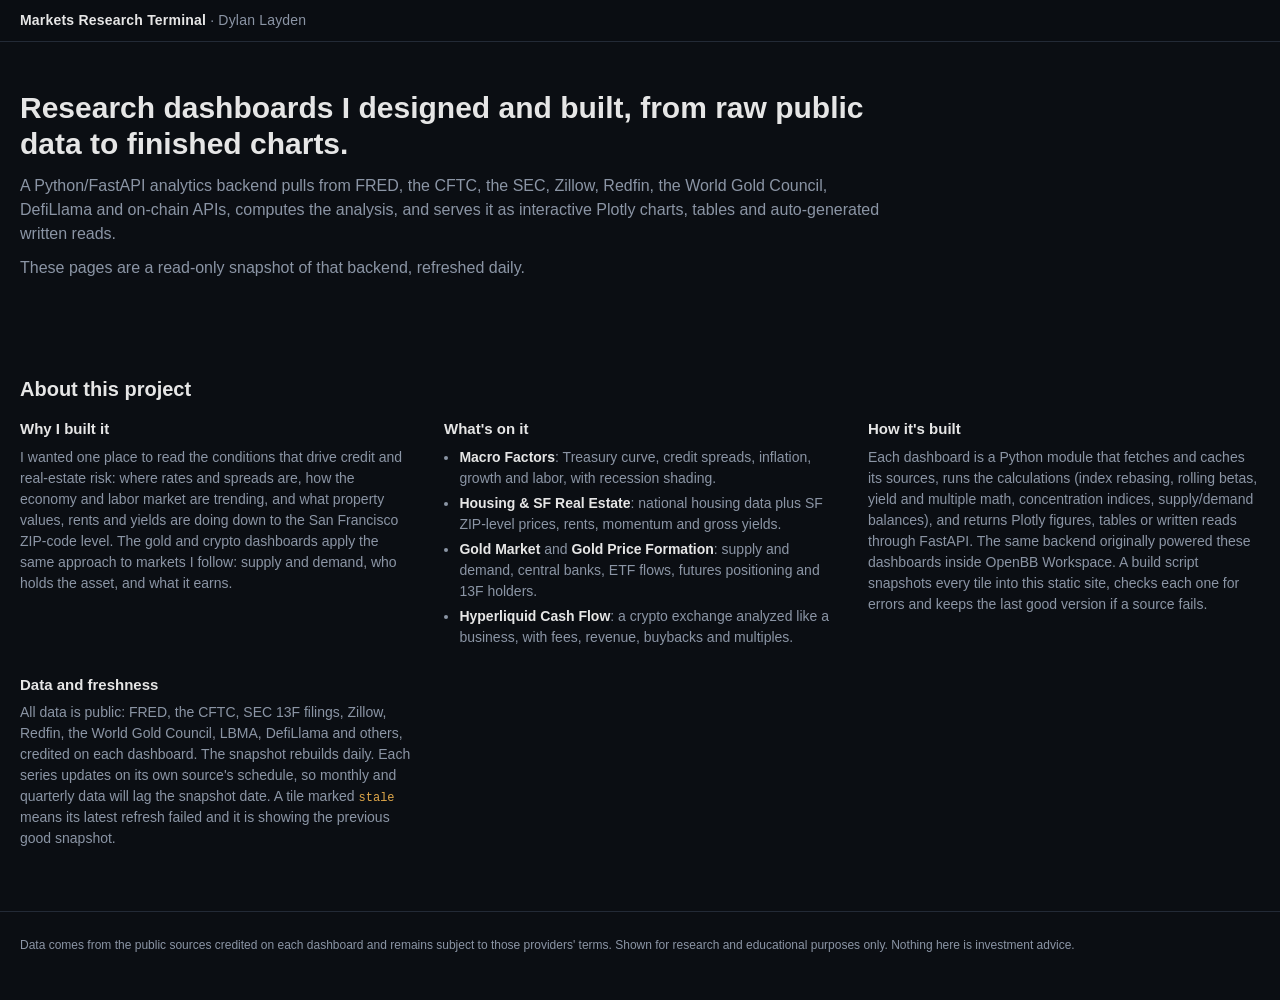
==== web/index.html @ 3d2eb8c6 "Static snapshot site for the markets research dashboards" ====
<!doctype html>
<html lang="en">
<head>
  <meta charset="utf-8">
  <meta name="viewport" content="width=device-width, initial-scale=1">
  <title>Markets Research Terminal · Dylan Layden</title>
  <meta name="description" content="Research dashboards on rates, credit, housing and gold, built from raw public data with a Python/FastAPI analytics backend and published as a daily-refreshed static site.">
  <meta property="og:title" content="Markets Research Terminal · Dylan Layden">
  <meta property="og:description" content="Research dashboards on rates, credit, housing and gold, refreshed daily from public data.">
  <link rel="stylesheet" href="assets/style.css">
</head>
<body>
  <div class="top">
    <a class="brand" href="./">Markets Research Terminal <span>· Dylan Layden</span></a>
    <nav class="nav" id="nav"></nav>
    <div class="stamp" id="stamp"></div>
  </div>
  <main>
    <section class="hero">
      <h1>Research dashboards I designed and built, from raw public data to finished charts.</h1>
      <p>A Python/FastAPI analytics backend pulls from FRED, the CFTC, the SEC, Zillow, Redfin, the World Gold Council, DefiLlama and on-chain APIs, computes the analysis, and serves it as interactive Plotly charts, tables and auto-generated written reads.</p>
      <p>These pages are a read-only snapshot of that backend, refreshed daily.</p>
      <div class="asof" id="asof"></div>
      <div class="stats" id="stats"></div>
    </section>
    <section class="cards" id="cards"></section>
    <section class="about" id="about">
      <h2>About this project</h2>
      <div class="about-grid">
        <div>
          <h3>Why I built it</h3>
          <p>I wanted one place to read the conditions that drive credit and real-estate risk: where rates and spreads are, how the economy and labor market are trending, and what property values, rents and yields are doing down to the San Francisco ZIP-code level. The gold and crypto dashboards apply the same approach to markets I follow: supply and demand, who holds the asset, and what it earns.</p>
        </div>
        <div>
          <h3>What's on it</h3>
          <ul>
            <li><b>Macro Factors</b>: Treasury curve, credit spreads, inflation, growth and labor, with recession shading.</li>
            <li><b>Housing &amp; SF Real Estate</b>: national housing data plus SF ZIP-level prices, rents, momentum and gross yields.</li>
            <li><b>Gold Market</b> and <b>Gold Price Formation</b>: supply and demand, central banks, ETF flows, futures positioning and 13F holders.</li>
            <li><b>Hyperliquid Cash Flow</b>: a crypto exchange analyzed like a business, with fees, revenue, buybacks and multiples.</li>
          </ul>
        </div>
        <div>
          <h3>How it's built</h3>
          <p>Each dashboard is a Python module that fetches and caches its sources, runs the calculations (index rebasing, rolling betas, yield and multiple math, concentration indices, supply/demand balances), and returns Plotly figures, tables or written reads through FastAPI. The same backend originally powered these dashboards inside OpenBB Workspace. A build script snapshots every tile into this static site, checks each one for errors and keeps the last good version if a source fails.</p>
        </div>
        <div>
          <h3>Data and freshness</h3>
          <p>All data is public: FRED, the CFTC, SEC 13F filings, Zillow, Redfin, the World Gold Council, LBMA, DefiLlama and others, credited on each dashboard. The snapshot rebuilds daily. Each series updates on its own source's schedule, so monthly and quarterly data will lag the snapshot date. A tile marked <span class="stale-tag">stale</span> means its latest refresh failed and it is showing the previous good snapshot.</p>
        </div>
      </div>
    </section>
  </main>
  <footer>
    <p>Data comes from the public sources credited on each dashboard and remains subject to those providers' terms. Shown for research and educational purposes only. Nothing here is investment advice.</p>
  </footer>
  <script src="assets/asof.js"></script>
  <script>
    fetch("data/index.json").then(r => r.json()).then(idx => {
      const esc = s => String(s).replace(/[&<>"']/g, c => ({"&":"&amp;","<":"&lt;",">":"&gt;",'"':"&quot;","'":"&#39;"}[c]));
      document.getElementById("stamp").textContent = asOf(idx.generated_at).short;
      const a = asOf(idx.generated_at), box = document.getElementById("asof");
      box.className = "asof" + (a.old ? " old" : "");
      box.textContent = a.long;
      document.getElementById("nav").innerHTML = idx.apps.map(a => `<a href="app.html?app=${a.slug}">${esc(a.name)}</a>`).join("");
      const tiles = idx.apps.reduce((n, a) => n + a.tiles, 0), charts = idx.apps.reduce((n, a) => n + a.charts, 0);
      document.getElementById("stats").innerHTML =
        `<div><b>${idx.apps.length}</b>dashboards</div><div><b>${tiles}</b>tiles</div><div><b>${charts}</b>charts</div><div><b>daily</b>refresh</div>`;
      document.getElementById("cards").innerHTML = idx.apps.map(a => `
        <a class="card" href="app.html?app=${a.slug}">
          <h2>${esc(a.name)}</h2>
          <p>${esc(a.blurb)}</p>
          <div class="meta">${a.tiles} tiles · ${a.charts} charts</div>
        </a>`).join("");
    });
  </script>
</body>
</html>
---- web/assets/style.css ----
:root {
  color-scheme: dark;
  --bg: #0b0e13;
  --panel: #12161d;
  --panel-2: #171c25;
  --line: #232a36;
  --text: #e6e6e6;
  --muted: #8b95a5;
  --accent: #2d9bf0;
  --warn: #e0a84a;
  --radius: 8px;
  --row: 24px;
  --gap: 8px;
  --mono: ui-monospace, "SF Mono", "JetBrains Mono", Menlo, monospace;
  --sans: Inter, -apple-system, BlinkMacSystemFont, "Segoe UI", Roboto, sans-serif;
}

* { box-sizing: border-box; }
html, body { margin: 0; background: var(--bg); color: var(--text); font: 14px/1.5 var(--sans); }
a { color: var(--accent); text-decoration: none; }
a:hover { text-decoration: underline; }

.top {
  position: sticky; top: 0; z-index: 10;
  display: flex; align-items: center; gap: 16px; flex-wrap: wrap;
  padding: 10px 20px; background: rgba(11, 14, 19, 0.92); backdrop-filter: blur(6px);
  border-bottom: 1px solid var(--line);
}
.brand { font-weight: 600; letter-spacing: 0.2px; color: var(--text); white-space: nowrap; }
.brand span { color: var(--muted); font-weight: 400; }
.nav { display: flex; gap: 4px; flex-wrap: wrap; }
.nav a { padding: 4px 10px; border-radius: 6px; color: var(--muted); font-size: 13px; }
.nav a.on, .nav a:hover { background: var(--panel-2); color: var(--text); text-decoration: none; }
.stamp { margin-left: auto; color: var(--muted); font: 12px var(--mono); white-space: nowrap; }

main { padding: 20px; max-width: 1680px; margin: 0 auto; }

/* ---------- landing ---------- */
.hero { max-width: 860px; margin: 28px 0 32px; }
.hero h1 { font-size: 30px; line-height: 1.2; margin: 0 0 12px; font-weight: 650; }
.hero p { color: var(--muted); font-size: 16px; margin: 0 0 10px; }
.stats { display: flex; gap: 28px; flex-wrap: wrap; margin: 18px 0 0; }
.stats div { font: 13px var(--mono); color: var(--muted); }
.stats b { display: block; font: 600 22px var(--sans); color: var(--text); }
.cards { display: grid; grid-template-columns: repeat(auto-fill, minmax(300px, 1fr)); gap: 14px; }
.card {
  display: block; padding: 18px; border: 1px solid var(--line); border-radius: var(--radius);
  background: var(--panel); color: var(--text); transition: border-color .15s, transform .15s;
}
.card:hover { border-color: var(--accent); text-decoration: none; transform: translateY(-1px); }
.card h2 { font-size: 17px; margin: 0 0 6px; }
.card p { color: var(--muted); margin: 0 0 12px; }
.card .meta { font: 12px var(--mono); color: var(--muted); }
.asof {
  display: inline-block; margin: 8px 0 0; padding: 4px 10px; border-radius: 6px;
  background: var(--panel-2); border: 1px solid var(--line); color: var(--muted); font: 12px var(--mono);
}
.asof:empty { display: none; }
.asof.old { color: var(--warn); border-color: var(--warn); }
.about { margin: 44px 0 10px; color: var(--muted); }
.about h2 { color: var(--text); font-size: 20px; margin: 0 0 14px; }
.about h3 { color: var(--text); font-size: 15px; margin: 0 0 6px; }
.about p, .about ul { margin: 0; }
.about ul { padding-left: 1.1em; }
.about li { margin: 0 0 4px; }
.about b { color: var(--text); font-weight: 600; }
.about-grid { display: grid; grid-template-columns: repeat(auto-fit, minmax(320px, 1fr)); gap: 22px 32px; }
.stale-tag { color: var(--warn); font: 12px var(--mono); }
footer { padding: 24px 20px 40px; color: var(--muted); font-size: 12px; border-top: 1px solid var(--line); margin-top: 32px; }
footer p { max-width: 1100px; margin: 0 0 6px; }

/* ---------- app page ---------- */
.apphead { display: flex; align-items: flex-end; gap: 16px; flex-wrap: wrap; margin: 6px 0 16px; }
.apphead h1 { font-size: 22px; margin: 0; }
.apphead p { color: var(--muted); margin: 4px 0 0; max-width: 900px; }
.controls { margin-left: auto; display: flex; gap: 10px; flex-wrap: wrap; }
label.ctl { display: flex; align-items: center; gap: 6px; color: var(--muted); font-size: 12px; }
select {
  background: var(--panel-2); color: var(--text); border: 1px solid var(--line);
  border-radius: 6px; padding: 4px 8px; font: 12px var(--sans); max-width: 260px;
}

.grid {
  display: grid; grid-template-columns: repeat(40, minmax(0, 1fr));
  grid-auto-rows: var(--row); gap: var(--gap);
}
.tile {
  display: flex; flex-direction: column; min-width: 0; min-height: 0;
  background: var(--panel); border: 1px solid var(--line); border-radius: var(--radius); overflow: hidden;
}
.tile header {
  display: flex; align-items: center; gap: 8px; padding: 6px 10px; min-height: 32px;
  border-bottom: 1px solid var(--line); font-size: 13px; font-weight: 600;
}
.tile header .t { flex: 1; min-width: 0; overflow: hidden; text-overflow: ellipsis; white-space: nowrap; }
.tile header .i { color: var(--muted); cursor: help; font-weight: 400; }
.tile header .stale { color: var(--warn); font: 11px var(--mono); }
.tile .body { flex: 1; min-height: 0; position: relative; }
.tile .body.scroll { overflow: auto; padding: 10px 14px; }
.tile .plot { position: absolute; inset: 0; }
.tile .msg { padding: 14px; color: var(--muted); font-size: 13px; }

/* section-header markdown tiles: no chrome */
.tile.hdr { background: transparent; border: none; border-bottom: 1px solid var(--line); border-radius: 0; }
.tile.hdr header { display: none; }
.tile.hdr .body.scroll { padding: 8px 2px 0; overflow: hidden; }
.tile.hdr h1, .tile.hdr h2, .tile.hdr h3 { margin: 0 0 2px; font-size: 18px; }
.tile.hdr p { margin: 0; color: var(--muted); }

.md { font-size: 13.5px; }
.md h1, .md h2, .md h3, .md h4 { margin: 0.6em 0 0.3em; line-height: 1.3; }
.md h3 { font-size: 15px; }
.md p, .md ul { margin: 0 0 0.7em; }
.md ul { padding-left: 1.2em; }
.md code { font: 12px var(--mono); background: var(--panel-2); padding: 1px 4px; border-radius: 4px; }
.md table, table.data { border-collapse: collapse; width: 100%; font-size: 12.5px; }
.md th, .md td, table.data th, table.data td {
  border-bottom: 1px solid var(--line); padding: 5px 8px; text-align: left; white-space: nowrap;
}
.md th, table.data th { color: var(--muted); font-weight: 600; position: sticky; top: 0; background: var(--panel); }
table.data th { cursor: pointer; user-select: none; }
table.data th.sorted::after { content: " ▾"; }
table.data th.sorted.asc::after { content: " ▴"; }
table.data td.num { text-align: right; font-family: var(--mono); }
.tile .body.table { overflow: auto; }

@media (max-width: 860px) {
  main { padding: 12px 16px; }
  .top { padding: 10px 16px; }
  .stamp { margin-left: 0; }
  .grid { display: flex; flex-direction: column; }
  .tile { height: auto; }
  .tile.chart { height: 360px; }
  .tile.table .body { max-height: 420px; }
  .tile.markdown:not(.hdr) .body { max-height: 520px; }
  .hero h1 { font-size: 24px; }
  .controls { margin-left: 0; }
}
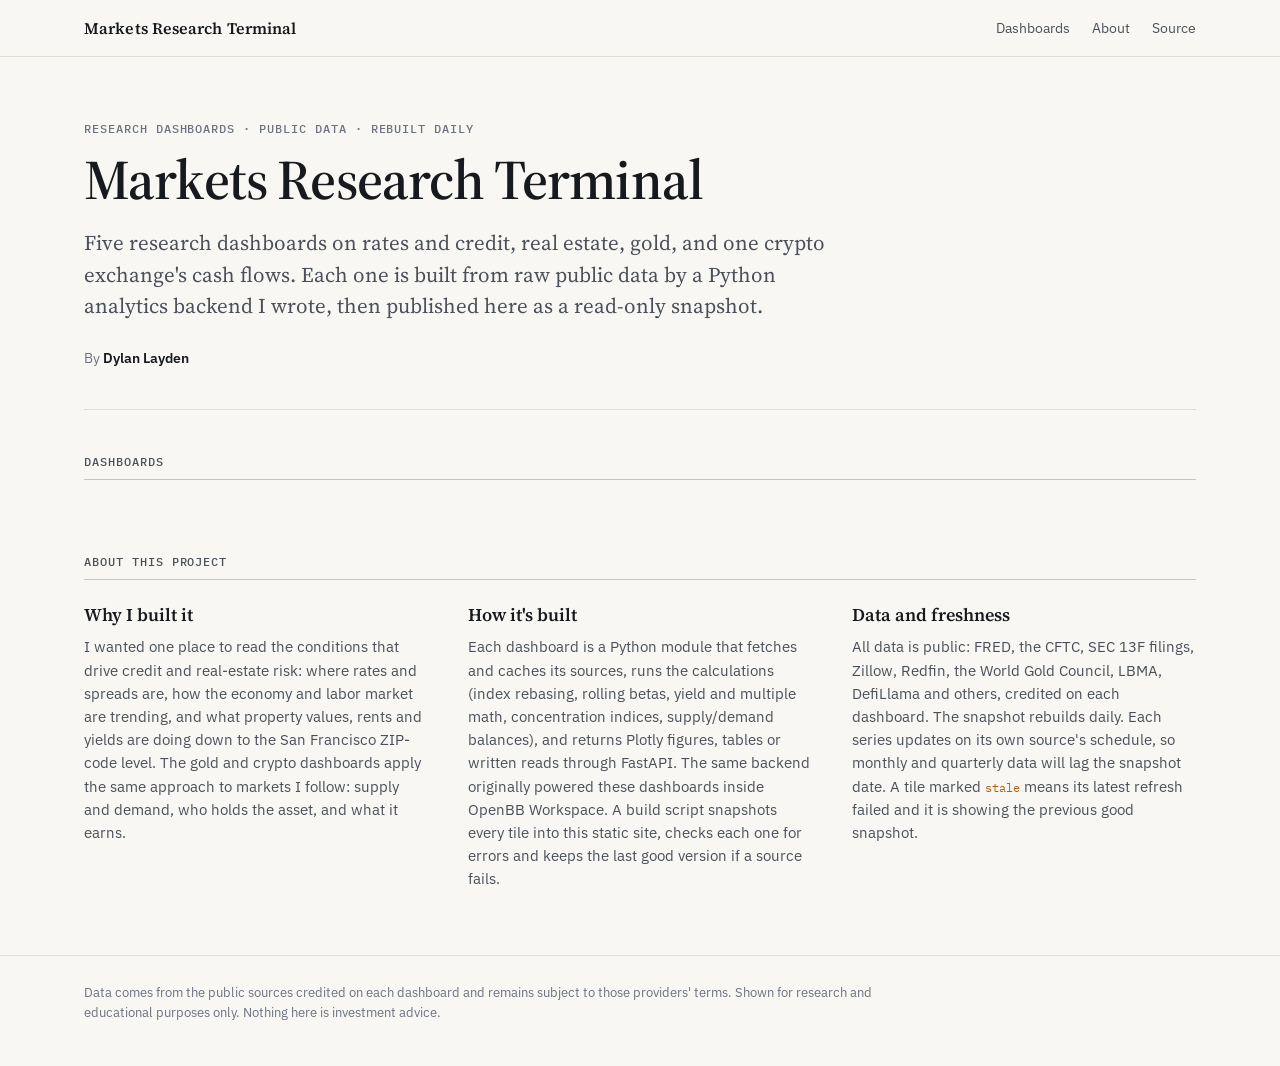
==== commit 8fc4ce61: "Homepage redesign: research-publication layout, light/dark, mini chart per dashboard build_site.py e" ====
--- a/web/index.html
+++ b/web/index.html
@@ -7,38 +7,47 @@
   <meta name="description" content="Research dashboards on rates, credit, housing and gold, built from raw public data with a Python/FastAPI analytics backend and published as a daily-refreshed static site.">
   <meta property="og:title" content="Markets Research Terminal · Dylan Layden">
   <meta property="og:description" content="Research dashboards on rates, credit, housing and gold, refreshed daily from public data.">
-  <link rel="stylesheet" href="assets/style.css">
+  <meta name="color-scheme" content="light dark">
+  <link rel="preconnect" href="https://fonts.googleapis.com">
+  <link rel="preconnect" href="https://fonts.gstatic.com" crossorigin>
+  <link rel="stylesheet" href="https://fonts.googleapis.com/css2?family=IBM+Plex+Mono:wght@400;500&family=IBM+Plex+Sans:wght@400;500;600&family=Source+Serif+4:opsz,wght@8..60,400;8..60,600&display=swap">
+  <link rel="stylesheet" href="assets/home.css">
 </head>
 <body>
-  <div class="top">
-    <a class="brand" href="./">Markets Research Terminal <span>· Dylan Layden</span></a>
-    <nav class="nav" id="nav"></nav>
-    <div class="stamp" id="stamp"></div>
-  </div>
-  <main>
+  <header class="mast">
+    <div class="wrap mast-row">
+      <a class="mast-name" href="./">Markets Research Terminal</a>
+      <nav class="mast-nav">
+        <a href="#dashboards">Dashboards</a>
+        <a href="#about">About</a>
+        <a href="https://github.com/dylanlayden/markets">Source</a>
+      </nav>
+    </div>
+  </header>
+
+  <main class="wrap">
     <section class="hero">
-      <h1>Research dashboards I designed and built, from raw public data to finished charts.</h1>
-      <p>A Python/FastAPI analytics backend pulls from FRED, the CFTC, the SEC, Zillow, Redfin, the World Gold Council, DefiLlama and on-chain APIs, computes the analysis, and serves it as interactive Plotly charts, tables and auto-generated written reads.</p>
-      <p>These pages are a read-only snapshot of that backend, refreshed daily.</p>
-      <div class="asof" id="asof"></div>
-      <div class="stats" id="stats"></div>
+      <p class="eyebrow">Research dashboards · Public data · Rebuilt daily</p>
+      <h1>Markets Research Terminal</h1>
+      <p class="deck">Five research dashboards on rates and credit, real estate, gold, and one crypto exchange's cash flows. Each one is built from raw public data by a Python analytics backend I wrote, then published here as a read-only snapshot.</p>
+      <div class="byline">
+        <span>By <b>Dylan Layden</b></span>
+        <span id="asof" class="asof"></span>
+        <span id="counts"></span>
+      </div>
     </section>
-    <section class="cards" id="cards"></section>
-    <section class="about" id="about">
-      <h2>About this project</h2>
+
+    <section id="dashboards" class="section">
+      <h2 class="section-label">Dashboards</h2>
+      <div class="cards" id="cards"></div>
+    </section>
+
+    <section id="about" class="section about">
+      <h2 class="section-label">About this project</h2>
       <div class="about-grid">
         <div>
           <h3>Why I built it</h3>
           <p>I wanted one place to read the conditions that drive credit and real-estate risk: where rates and spreads are, how the economy and labor market are trending, and what property values, rents and yields are doing down to the San Francisco ZIP-code level. The gold and crypto dashboards apply the same approach to markets I follow: supply and demand, who holds the asset, and what it earns.</p>
-        </div>
-        <div>
-          <h3>What's on it</h3>
-          <ul>
-            <li><b>Macro Factors</b>: Treasury curve, credit spreads, inflation, growth and labor, with recession shading.</li>
-            <li><b>Housing &amp; SF Real Estate</b>: national housing data plus SF ZIP-level prices, rents, momentum and gross yields.</li>
-            <li><b>Gold Market</b> and <b>Gold Price Formation</b>: supply and demand, central banks, ETF flows, futures positioning and 13F holders.</li>
-            <li><b>Hyperliquid Cash Flow</b>: a crypto exchange analyzed like a business, with fees, revenue, buybacks and multiples.</li>
-          </ul>
         </div>
         <div>
           <h3>How it's built</h3>
@@ -51,28 +60,15 @@
       </div>
     </section>
   </main>
-  <footer>
-    <p>Data comes from the public sources credited on each dashboard and remains subject to those providers' terms. Shown for research and educational purposes only. Nothing here is investment advice.</p>
+
+  <footer class="foot">
+    <div class="wrap">
+      <p>Data comes from the public sources credited on each dashboard and remains subject to those providers' terms. Shown for research and educational purposes only. Nothing here is investment advice.</p>
+    </div>
   </footer>
+
+  <div class="tip" id="tip" role="tooltip" hidden></div>
   <script src="assets/asof.js"></script>
-  <script>
-    fetch("data/index.json").then(r => r.json()).then(idx => {
-      const esc = s => String(s).replace(/[&<>"']/g, c => ({"&":"&amp;","<":"&lt;",">":"&gt;",'"':"&quot;","'":"&#39;"}[c]));
-      document.getElementById("stamp").textContent = asOf(idx.generated_at).short;
-      const a = asOf(idx.generated_at), box = document.getElementById("asof");
-      box.className = "asof" + (a.old ? " old" : "");
-      box.textContent = a.long;
-      document.getElementById("nav").innerHTML = idx.apps.map(a => `<a href="app.html?app=${a.slug}">${esc(a.name)}</a>`).join("");
-      const tiles = idx.apps.reduce((n, a) => n + a.tiles, 0), charts = idx.apps.reduce((n, a) => n + a.charts, 0);
-      document.getElementById("stats").innerHTML =
-        `<div><b>${idx.apps.length}</b>dashboards</div><div><b>${tiles}</b>tiles</div><div><b>${charts}</b>charts</div><div><b>daily</b>refresh</div>`;
-      document.getElementById("cards").innerHTML = idx.apps.map(a => `
-        <a class="card" href="app.html?app=${a.slug}">
-          <h2>${esc(a.name)}</h2>
-          <p>${esc(a.blurb)}</p>
-          <div class="meta">${a.tiles} tiles · ${a.charts} charts</div>
-        </a>`).join("");
-    });
-  </script>
+  <script src="assets/home.js"></script>
 </body>
 </html>
--- a/web/assets/home.css
+++ b/web/assets/home.css
@@ -0,0 +1,141 @@
+/* Homepage only. Light by default, dark when the visitor's device asks for it.
+   The dashboard pages keep their own dark theme in style.css. */
+:root {
+  color-scheme: light;
+  --bg: #f8f7f3;
+  --card: #ffffff;
+  --ink: #16191d;
+  --ink-2: #4a505a;
+  --muted: #6b7280;
+  --rule: #e2dfd6;
+  --rule-strong: #c9c5b9;
+  --link: #2b5c9e;
+  --s1: #2b5c9e;
+  --s2: #c0702a;
+  --grid: #ece9e1;
+  --warn: #a8641a;
+  --serif: "Source Serif 4", Georgia, "Times New Roman", serif;
+  --sans: "IBM Plex Sans", -apple-system, BlinkMacSystemFont, "Segoe UI", sans-serif;
+  --mono: "IBM Plex Mono", ui-monospace, Menlo, monospace;
+}
+@media (prefers-color-scheme: dark) {
+  :root:not([data-theme="light"]) {
+    color-scheme: dark;
+    --bg: #111317;
+    --card: #181b20;
+    --ink: #ebe8e1;
+    --ink-2: #b9bcc3;
+    --muted: #8d939d;
+    --rule: #2a2e35;
+    --rule-strong: #3a3f48;
+    --link: #7aa5dc;
+    --s1: #4a86d4;
+    --s2: #c97a2e;
+    --grid: #23272e;
+    --warn: #e0a84a;
+  }
+}
+:root[data-theme="dark"] {
+  color-scheme: dark;
+  --bg: #111317; --card: #181b20; --ink: #ebe8e1; --ink-2: #b9bcc3; --muted: #8d939d;
+  --rule: #2a2e35; --rule-strong: #3a3f48; --link: #7aa5dc; --s1: #4a86d4; --s2: #c97a2e;
+  --grid: #23272e; --warn: #e0a84a;
+}
+
+* { box-sizing: border-box; }
+html { scroll-behavior: smooth; }
+body { margin: 0; background: var(--bg); color: var(--ink); font: 15px/1.6 var(--sans); -webkit-font-smoothing: antialiased; }
+a { color: var(--link); text-decoration: none; }
+a:hover { text-decoration: underline; text-underline-offset: 3px; }
+.wrap { max-width: 1160px; margin: 0 auto; padding: 0 24px; }
+
+/* ---------- masthead ---------- */
+.mast { border-bottom: 1px solid var(--rule); background: var(--bg); position: sticky; top: 0; z-index: 5; }
+.mast-row { display: flex; align-items: center; gap: 20px; height: 56px; }
+.mast-name { font: 600 16px var(--serif); color: var(--ink); letter-spacing: 0.1px; }
+.mast-name:hover { text-decoration: none; }
+.mast-nav { margin-left: auto; display: flex; gap: 22px; font-size: 14px; }
+.mast-nav a { color: var(--ink-2); }
+.mast-nav a:hover { color: var(--ink); }
+
+/* ---------- hero ---------- */
+.hero { padding: 64px 0 40px; border-bottom: 1px solid var(--rule); }
+.eyebrow { margin: 0 0 14px; font: 500 12px var(--mono); letter-spacing: 0.08em; text-transform: uppercase; color: var(--muted); }
+.hero h1 { margin: 0 0 18px; font: 600 clamp(36px, 5.2vw, 56px)/1.06 var(--serif); letter-spacing: -0.015em; }
+.deck { margin: 0; max-width: 760px; font: 400 clamp(18px, 2vw, 21px)/1.5 var(--serif); color: var(--ink-2); }
+.byline { display: flex; flex-wrap: wrap; gap: 6px 22px; margin-top: 26px; font-size: 13.5px; color: var(--muted); }
+.byline b { color: var(--ink); font-weight: 600; }
+.asof.old { color: var(--warn); }
+.asof.old::before { content: "⚠ "; }
+
+/* ---------- sections ---------- */
+.section { padding: 44px 0 8px; }
+.section-label {
+  margin: 0 0 22px; padding-bottom: 10px; border-bottom: 1px solid var(--rule-strong);
+  font: 500 12px var(--mono); letter-spacing: 0.08em; text-transform: uppercase; color: var(--ink-2);
+}
+
+/* ---------- dashboard cards ---------- */
+.cards { display: grid; grid-template-columns: repeat(auto-fill, minmax(330px, 1fr)); gap: 20px; }
+.card {
+  display: flex; flex-direction: column; background: var(--card);
+  border: 1px solid var(--rule); border-radius: 4px; padding: 20px 20px 16px;
+  transition: border-color .15s, box-shadow .15s;
+}
+.card:hover { border-color: var(--rule-strong); box-shadow: 0 1px 0 var(--rule), 0 8px 24px -16px rgba(0,0,0,.25); }
+.card-head { display: flex; align-items: baseline; gap: 10px; margin-bottom: 12px; }
+.card-num { font: 500 12px var(--mono); color: var(--muted); }
+.card h3 { margin: 0; font: 600 21px/1.25 var(--serif); }
+.card h3 a { color: var(--ink); }
+
+.fig { margin: 0 0 14px; }
+.fig-legend { display: flex; gap: 14px; margin: 0 0 4px; font-size: 12px; color: var(--ink-2); min-height: 18px; }
+.fig-legend i { display: inline-block; width: 12px; height: 2px; border-radius: 1px; vertical-align: middle; margin-right: 6px; }
+.chart { position: relative; height: 150px; cursor: crosshair; }
+.chart svg { display: block; width: 100%; height: 100%; overflow: visible; }
+.chart .gl { stroke: var(--grid); stroke-width: 1; }
+.chart .zero { stroke: var(--rule-strong); stroke-width: 1; }
+.chart .ax { fill: var(--muted); font: 10.5px var(--mono); }
+.chart .ln { fill: none; stroke-width: 2; stroke-linejoin: round; stroke-linecap: round; }
+.chart .xh { stroke: var(--ink-2); stroke-width: 1; stroke-dasharray: 2 3; }
+.chart .dot { stroke: var(--card); stroke-width: 2; }
+.fig figcaption { margin-top: 8px; font-size: 12.5px; line-height: 1.45; color: var(--muted); }
+.fig figcaption b { color: var(--ink-2); font-weight: 500; }
+
+.card-blurb { margin: 0 0 16px; color: var(--ink-2); font-size: 14.5px; }
+.card-foot {
+  margin-top: auto; display: flex; align-items: center; padding-top: 12px; border-top: 1px solid var(--rule);
+  font: 12px var(--mono); color: var(--muted);
+}
+.card-foot a { margin-left: auto; font: 500 13.5px var(--sans); }
+
+.tip {
+  position: fixed; z-index: 20; pointer-events: none; padding: 7px 10px; border-radius: 4px;
+  background: var(--card); border: 1px solid var(--rule-strong); box-shadow: 0 6px 20px -8px rgba(0,0,0,.3);
+  font-size: 12px; color: var(--ink); white-space: nowrap;
+}
+.tip .d { font: 11px var(--mono); color: var(--muted); margin-bottom: 3px; }
+.tip .r { display: flex; align-items: center; gap: 8px; }
+.tip .r i { width: 10px; height: 2px; border-radius: 1px; }
+.tip .r b { margin-left: auto; padding-left: 12px; font: 500 12px var(--mono); }
+
+/* ---------- about ---------- */
+.about-grid { display: grid; grid-template-columns: repeat(auto-fit, minmax(300px, 1fr)); gap: 24px 40px; }
+.about h3 { margin: 0 0 8px; font: 600 18px var(--serif); }
+.about p { margin: 0; color: var(--ink-2); font-size: 14.5px; }
+.stale-tag { color: var(--warn); font: 12px var(--mono); }
+
+.foot { margin-top: 56px; padding: 26px 0 44px; border-top: 1px solid var(--rule); color: var(--muted); font-size: 12.5px; }
+.foot p { margin: 0; max-width: 820px; }
+
+@media (max-width: 640px) {
+  .wrap { padding: 0 16px; }
+  .mast-nav { gap: 14px; font-size: 13px; }
+  .mast-name { font-size: 15px; }
+  .hero { padding: 40px 0 30px; }
+  .cards { grid-template-columns: 1fr; }
+  .card { padding: 16px 16px 14px; }
+}
+@media (max-width: 400px) {
+  .mast-nav a[href*="github"] { display: none; }
+}
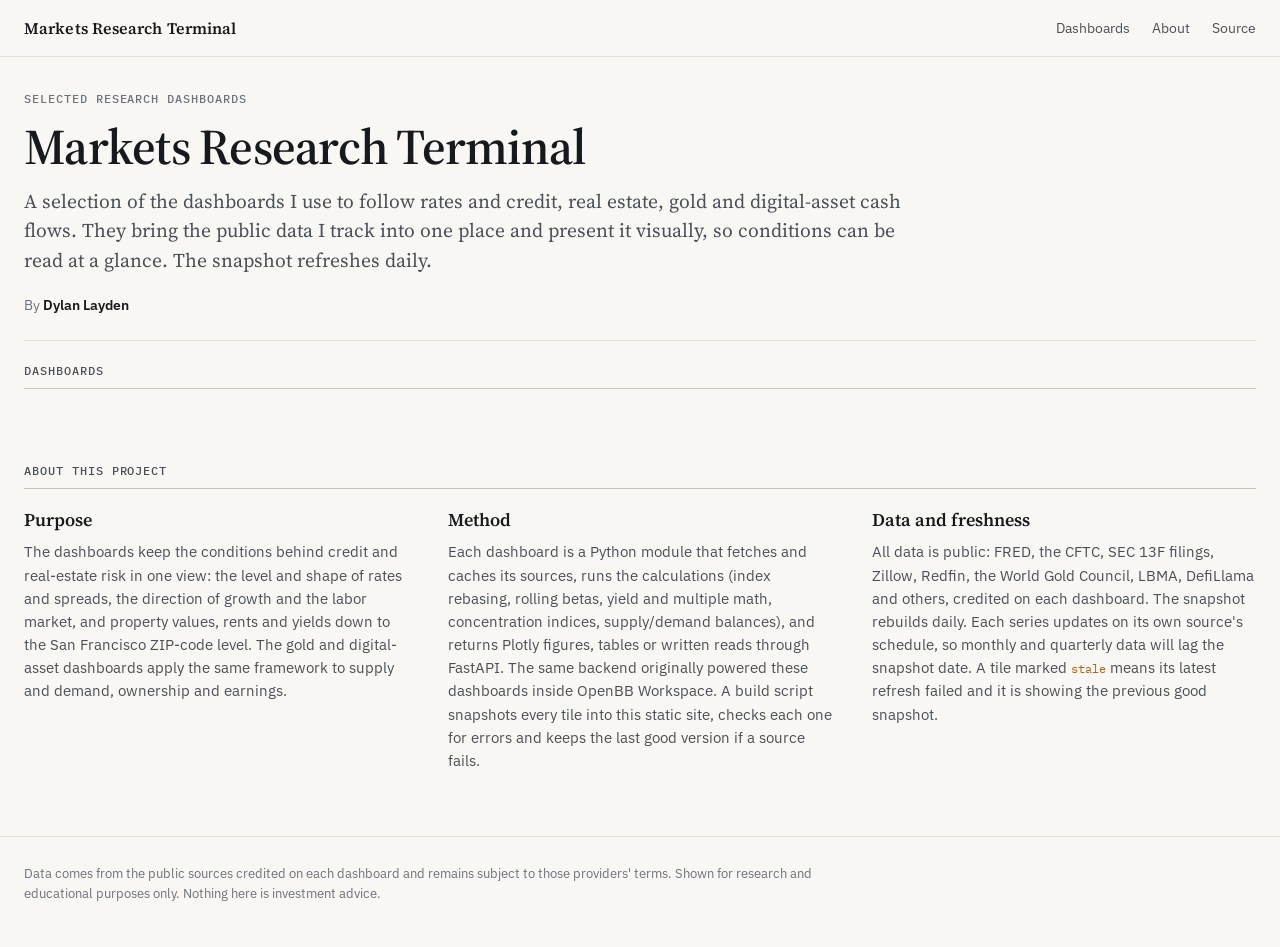
==== commit bb05bdb3: "Homepage: one row of five cards, new preview charts, plainer intro Previews now: yield curve, mortga" ====
--- a/web/index.html
+++ b/web/index.html
@@ -27,9 +27,9 @@
 
   <main class="wrap">
     <section class="hero">
-      <p class="eyebrow">Research dashboards · Public data · Rebuilt daily</p>
+      <p class="eyebrow">Selected research dashboards</p>
       <h1>Markets Research Terminal</h1>
-      <p class="deck">Five research dashboards on rates and credit, real estate, gold, and one crypto exchange's cash flows. Each one is built from raw public data by a Python analytics backend I wrote, then published here as a read-only snapshot.</p>
+      <p class="deck">A selection of the dashboards I use to follow rates and credit, real estate, gold and digital-asset cash flows. They bring the public data I track into one place and present it visually, so conditions can be read at a glance. The snapshot refreshes daily.</p>
       <div class="byline">
         <span>By <b>Dylan Layden</b></span>
         <span id="asof" class="asof"></span>
@@ -46,11 +46,11 @@
       <h2 class="section-label">About this project</h2>
       <div class="about-grid">
         <div>
-          <h3>Why I built it</h3>
-          <p>I wanted one place to read the conditions that drive credit and real-estate risk: where rates and spreads are, how the economy and labor market are trending, and what property values, rents and yields are doing down to the San Francisco ZIP-code level. The gold and crypto dashboards apply the same approach to markets I follow: supply and demand, who holds the asset, and what it earns.</p>
+          <h3>Purpose</h3>
+          <p>The dashboards keep the conditions behind credit and real-estate risk in one view: the level and shape of rates and spreads, the direction of growth and the labor market, and property values, rents and yields down to the San Francisco ZIP-code level. The gold and digital-asset dashboards apply the same framework to supply and demand, ownership and earnings.</p>
         </div>
         <div>
-          <h3>How it's built</h3>
+          <h3>Method</h3>
           <p>Each dashboard is a Python module that fetches and caches its sources, runs the calculations (index rebasing, rolling betas, yield and multiple math, concentration indices, supply/demand balances), and returns Plotly figures, tables or written reads through FastAPI. The same backend originally powered these dashboards inside OpenBB Workspace. A build script snapshots every tile into this static site, checks each one for errors and keeps the last good version if a source fails.</p>
         </div>
         <div>
--- a/web/assets/home.css
+++ b/web/assets/home.css
@@ -12,6 +12,10 @@
   --link: #2b5c9e;
   --s1: #2b5c9e;
   --s2: #c0702a;
+  --s3: #178a70;
+  --s4: #8f4ca3;
+  --flow: rgba(43, 92, 158, 0.16);
+  --flow-on: rgba(43, 92, 158, 0.38);
   --grid: #ece9e1;
   --warn: #a8641a;
   --serif: "Source Serif 4", Georgia, "Times New Roman", serif;
@@ -31,6 +35,10 @@
     --link: #7aa5dc;
     --s1: #4a86d4;
     --s2: #c97a2e;
+    --s3: #2f9c86;
+    --s4: #a070c0;
+    --flow: rgba(122, 165, 220, 0.18);
+    --flow-on: rgba(122, 165, 220, 0.42);
     --grid: #23272e;
     --warn: #e0a84a;
   }
@@ -38,7 +46,8 @@
 :root[data-theme="dark"] {
   color-scheme: dark;
   --bg: #111317; --card: #181b20; --ink: #ebe8e1; --ink-2: #b9bcc3; --muted: #8d939d;
-  --rule: #2a2e35; --rule-strong: #3a3f48; --link: #7aa5dc; --s1: #4a86d4; --s2: #c97a2e;
+  --rule: #2a2e35; --rule-strong: #3a3f48; --link: #7aa5dc; --s1: #4a86d4; --s2: #c97a2e; --s3: #2f9c86; --s4: #a070c0;
+  --flow: rgba(122, 165, 220, 0.18); --flow-on: rgba(122, 165, 220, 0.42);
   --grid: #23272e; --warn: #e0a84a;
 }
 
@@ -47,7 +56,7 @@
 body { margin: 0; background: var(--bg); color: var(--ink); font: 15px/1.6 var(--sans); -webkit-font-smoothing: antialiased; }
 a { color: var(--link); text-decoration: none; }
 a:hover { text-decoration: underline; text-underline-offset: 3px; }
-.wrap { max-width: 1160px; margin: 0 auto; padding: 0 24px; }
+.wrap { max-width: 1360px; margin: 0 auto; padding: 0 24px; }
 
 /* ---------- masthead ---------- */
 .mast { border-bottom: 1px solid var(--rule); background: var(--bg); position: sticky; top: 0; z-index: 5; }
@@ -59,55 +68,72 @@
 .mast-nav a:hover { color: var(--ink); }
 
 /* ---------- hero ---------- */
-.hero { padding: 64px 0 40px; border-bottom: 1px solid var(--rule); }
+.hero { padding: 34px 0 24px; border-bottom: 1px solid var(--rule); }
 .eyebrow { margin: 0 0 14px; font: 500 12px var(--mono); letter-spacing: 0.08em; text-transform: uppercase; color: var(--muted); }
-.hero h1 { margin: 0 0 18px; font: 600 clamp(36px, 5.2vw, 56px)/1.06 var(--serif); letter-spacing: -0.015em; }
-.deck { margin: 0; max-width: 760px; font: 400 clamp(18px, 2vw, 21px)/1.5 var(--serif); color: var(--ink-2); }
-.byline { display: flex; flex-wrap: wrap; gap: 6px 22px; margin-top: 26px; font-size: 13.5px; color: var(--muted); }
+.hero h1 { margin: 0 0 14px; font: 600 clamp(34px, 4.4vw, 50px)/1.06 var(--serif); letter-spacing: -0.015em; }
+.deck { margin: 0; max-width: 900px; font: 400 clamp(17px, 1.7vw, 19.5px)/1.5 var(--serif); color: var(--ink-2); }
+.byline { display: flex; flex-wrap: wrap; gap: 6px 22px; margin-top: 20px; font-size: 13.5px; color: var(--muted); }
 .byline b { color: var(--ink); font-weight: 600; }
 .asof.old { color: var(--warn); }
 .asof.old::before { content: "⚠ "; }
 
 /* ---------- sections ---------- */
-.section { padding: 44px 0 8px; }
+.section { padding: 22px 0 8px; }
+.about { padding-top: 48px; }
 .section-label {
-  margin: 0 0 22px; padding-bottom: 10px; border-bottom: 1px solid var(--rule-strong);
+  margin: 0 0 18px; padding-bottom: 10px; border-bottom: 1px solid var(--rule-strong);
   font: 500 12px var(--mono); letter-spacing: 0.08em; text-transform: uppercase; color: var(--ink-2);
 }
 
-/* ---------- dashboard cards ---------- */
-.cards { display: grid; grid-template-columns: repeat(auto-fill, minmax(330px, 1fr)); gap: 20px; }
+/* ---------- dashboard cards: one row of five ---------- */
+.cards { display: grid; grid-template-columns: repeat(5, minmax(0, 1fr)); gap: 14px; }
 .card {
-  display: flex; flex-direction: column; background: var(--card);
-  border: 1px solid var(--rule); border-radius: 4px; padding: 20px 20px 16px;
+  display: flex; flex-direction: column; min-width: 0; background: var(--card);
+  border: 1px solid var(--rule); border-radius: 4px; padding: 14px 14px 10px;
   transition: border-color .15s, box-shadow .15s;
 }
 .card:hover { border-color: var(--rule-strong); box-shadow: 0 1px 0 var(--rule), 0 8px 24px -16px rgba(0,0,0,.25); }
-.card-head { display: flex; align-items: baseline; gap: 10px; margin-bottom: 12px; }
-.card-num { font: 500 12px var(--mono); color: var(--muted); }
-.card h3 { margin: 0; font: 600 21px/1.25 var(--serif); }
+.card-num { font: 500 11px var(--mono); color: var(--muted); margin-bottom: 2px; }
+.card h3 { margin: 0 0 10px; font: 600 17px/1.25 var(--serif); min-height: 2.5em; }
 .card h3 a { color: var(--ink); }
+.card-blurb { margin: 0 0 12px; color: var(--ink-2); font-size: 13.5px; }
 
-.fig { margin: 0 0 14px; }
-.fig-legend { display: flex; gap: 14px; margin: 0 0 4px; font-size: 12px; color: var(--ink-2); min-height: 18px; }
-.fig-legend i { display: inline-block; width: 12px; height: 2px; border-radius: 1px; vertical-align: middle; margin-right: 6px; }
-.chart { position: relative; height: 150px; cursor: crosshair; }
+.fig { margin: 0 0 10px; display: flex; flex-direction: column; flex: 1; }
+.fig-title { font-size: 12.5px; font-weight: 500; color: var(--ink-2); line-height: 1.35; min-height: 2.7em; }
+.fig-legend { display: flex; flex-wrap: wrap; gap: 2px 10px; margin: 4px 0 4px; font-size: 11px; color: var(--ink-2); min-height: 30px; align-content: flex-start; }
+.fig-legend i { display: inline-block; width: 10px; height: 2px; border-radius: 1px; vertical-align: middle; margin-right: 5px; }
+.chart { position: relative; height: 122px; cursor: crosshair; }
 .chart svg { display: block; width: 100%; height: 100%; overflow: visible; }
 .chart .gl { stroke: var(--grid); stroke-width: 1; }
 .chart .zero { stroke: var(--rule-strong); stroke-width: 1; }
-.chart .ax { fill: var(--muted); font: 10.5px var(--mono); }
+.chart .ax { fill: var(--muted); font: 10px var(--mono); }
 .chart .ln { fill: none; stroke-width: 2; stroke-linejoin: round; stroke-linecap: round; }
+.chart .ln2 { stroke-width: 1.75; }
 .chart .xh { stroke: var(--ink-2); stroke-width: 1; stroke-dasharray: 2 3; }
 .chart .dot { stroke: var(--card); stroke-width: 2; }
-.fig figcaption { margin-top: 8px; font-size: 12.5px; line-height: 1.45; color: var(--muted); }
-.fig figcaption b { color: var(--ink-2); font-weight: 500; }
+.chart .flow { fill: var(--flow); transition: fill .1s; }
+.chart .flow.on { fill: var(--flow-on); }
+.chart .node { fill: var(--ink-2); }
+.chart .fl { fill: var(--ink-2); font: 10.5px var(--sans); }
+.chart .fl-v { fill: var(--muted); font: 10px var(--mono); }
+.chart.is-flow { cursor: default; }
+.fig-latest { margin: 8px 0 0; font-size: 12px; line-height: 1.45; color: var(--muted); }
+.fig-latest b { color: var(--ink); font-weight: 600; }
 
-.card-blurb { margin: 0 0 16px; color: var(--ink-2); font-size: 14.5px; }
 .card-foot {
-  margin-top: auto; display: flex; align-items: center; padding-top: 12px; border-top: 1px solid var(--rule);
-  font: 12px var(--mono); color: var(--muted);
+  margin-top: auto; display: flex; align-items: center; padding-top: 9px; border-top: 1px solid var(--rule);
+  font: 11px var(--mono); color: var(--muted);
 }
-.card-foot a { margin-left: auto; font: 500 13.5px var(--sans); }
+.card-foot a { margin-left: auto; font: 500 13px var(--sans); }
+
+/* narrower screens: the row scrolls sideways instead of wrapping */
+@media (max-width: 1100px) {
+  .cards {
+    display: flex; overflow-x: auto; scroll-snap-type: x mandatory; gap: 12px;
+    margin: 0 -24px; padding: 0 24px 10px; scroll-padding: 0 24px;
+  }
+  .card { flex: 0 0 250px; scroll-snap-align: start; }
+}
 
 .tip {
   position: fixed; z-index: 20; pointer-events: none; padding: 7px 10px; border-radius: 4px;
@@ -130,11 +156,11 @@
 
 @media (max-width: 640px) {
   .wrap { padding: 0 16px; }
+  .cards { margin: 0 -16px; padding: 0 16px 10px; scroll-padding: 0 16px; }
+  .card { flex-basis: 78vw; max-width: 290px; }
   .mast-nav { gap: 14px; font-size: 13px; }
   .mast-name { font-size: 15px; }
-  .hero { padding: 40px 0 30px; }
-  .cards { grid-template-columns: 1fr; }
-  .card { padding: 16px 16px 14px; }
+  .hero { padding: 32px 0 24px; }
 }
 @media (max-width: 400px) {
   .mast-nav a[href*="github"] { display: none; }
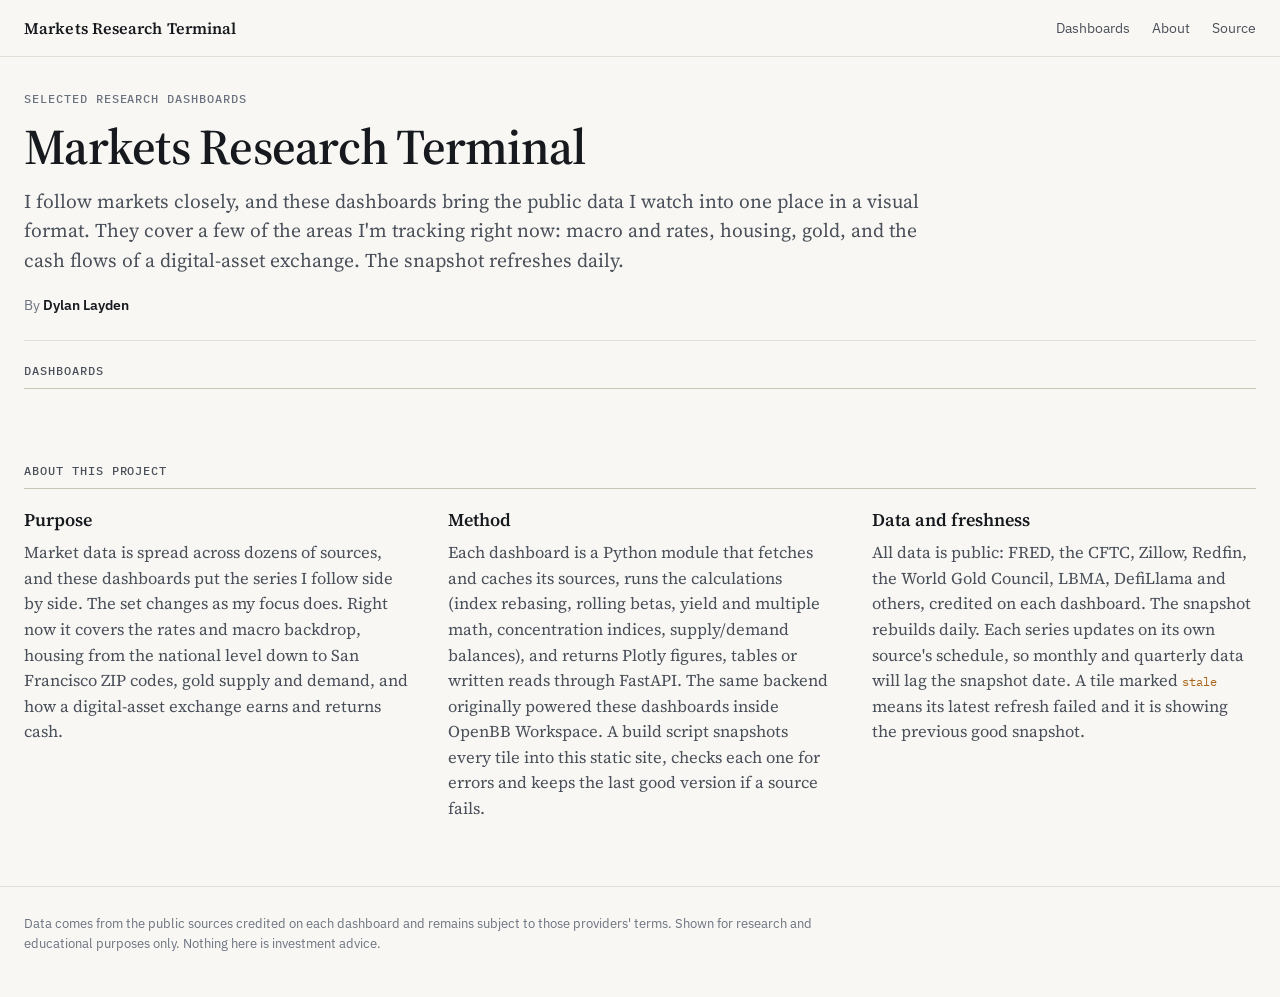
==== commit 80810ac3: "Homepage: drop Gold Price Formation, broader intro, About text in the deck serif Co-Authored-By: Cla" ====
--- a/web/index.html
+++ b/web/index.html
@@ -4,9 +4,9 @@
   <meta charset="utf-8">
   <meta name="viewport" content="width=device-width, initial-scale=1">
   <title>Markets Research Terminal · Dylan Layden</title>
-  <meta name="description" content="Research dashboards on rates, credit, housing and gold, built from raw public data with a Python/FastAPI analytics backend and published as a daily-refreshed static site.">
+  <meta name="description" content="Research dashboards tracking macro and rates, housing, gold and digital-asset cash flows, built from public data and refreshed daily.">
   <meta property="og:title" content="Markets Research Terminal · Dylan Layden">
-  <meta property="og:description" content="Research dashboards on rates, credit, housing and gold, refreshed daily from public data.">
+  <meta property="og:description" content="A few of the markets I am tracking right now, built from public data and refreshed daily.">
   <meta name="color-scheme" content="light dark">
   <link rel="preconnect" href="https://fonts.googleapis.com">
   <link rel="preconnect" href="https://fonts.gstatic.com" crossorigin>
@@ -29,7 +29,7 @@
     <section class="hero">
       <p class="eyebrow">Selected research dashboards</p>
       <h1>Markets Research Terminal</h1>
-      <p class="deck">A selection of the dashboards I use to follow rates and credit, real estate, gold and digital-asset cash flows. They bring the public data I track into one place and present it visually, so conditions can be read at a glance. The snapshot refreshes daily.</p>
+      <p class="deck">I follow markets closely, and these dashboards bring the public data I watch into one place in a visual format. They cover a few of the areas I'm tracking right now: macro and rates, housing, gold, and the cash flows of a digital-asset exchange. The snapshot refreshes daily.</p>
       <div class="byline">
         <span>By <b>Dylan Layden</b></span>
         <span id="asof" class="asof"></span>
@@ -47,7 +47,7 @@
       <div class="about-grid">
         <div>
           <h3>Purpose</h3>
-          <p>The dashboards keep the conditions behind credit and real-estate risk in one view: the level and shape of rates and spreads, the direction of growth and the labor market, and property values, rents and yields down to the San Francisco ZIP-code level. The gold and digital-asset dashboards apply the same framework to supply and demand, ownership and earnings.</p>
+          <p>Market data is spread across dozens of sources, and these dashboards put the series I follow side by side. The set changes as my focus does. Right now it covers the rates and macro backdrop, housing from the national level down to San Francisco ZIP codes, gold supply and demand, and how a digital-asset exchange earns and returns cash.</p>
         </div>
         <div>
           <h3>Method</h3>
@@ -55,7 +55,7 @@
         </div>
         <div>
           <h3>Data and freshness</h3>
-          <p>All data is public: FRED, the CFTC, SEC 13F filings, Zillow, Redfin, the World Gold Council, LBMA, DefiLlama and others, credited on each dashboard. The snapshot rebuilds daily. Each series updates on its own source's schedule, so monthly and quarterly data will lag the snapshot date. A tile marked <span class="stale-tag">stale</span> means its latest refresh failed and it is showing the previous good snapshot.</p>
+          <p>All data is public: FRED, the CFTC, Zillow, Redfin, the World Gold Council, LBMA, DefiLlama and others, credited on each dashboard. The snapshot rebuilds daily. Each series updates on its own source's schedule, so monthly and quarterly data will lag the snapshot date. A tile marked <span class="stale-tag">stale</span> means its latest refresh failed and it is showing the previous good snapshot.</p>
         </div>
       </div>
     </section>
--- a/web/assets/home.css
+++ b/web/assets/home.css
@@ -85,8 +85,8 @@
   font: 500 12px var(--mono); letter-spacing: 0.08em; text-transform: uppercase; color: var(--ink-2);
 }
 
-/* ---------- dashboard cards: one row of five ---------- */
-.cards { display: grid; grid-template-columns: repeat(5, minmax(0, 1fr)); gap: 14px; }
+/* ---------- dashboard cards: one row ---------- */
+.cards { display: grid; grid-template-columns: repeat(4, minmax(0, 1fr)); gap: 16px; }
 .card {
   display: flex; flex-direction: column; min-width: 0; background: var(--card);
   border: 1px solid var(--rule); border-radius: 4px; padding: 14px 14px 10px;
@@ -127,7 +127,7 @@
 .card-foot a { margin-left: auto; font: 500 13px var(--sans); }
 
 /* narrower screens: the row scrolls sideways instead of wrapping */
-@media (max-width: 1100px) {
+@media (max-width: 960px) {
   .cards {
     display: flex; overflow-x: auto; scroll-snap-type: x mandatory; gap: 12px;
     margin: 0 -24px; padding: 0 24px 10px; scroll-padding: 0 24px;
@@ -148,7 +148,7 @@
 /* ---------- about ---------- */
 .about-grid { display: grid; grid-template-columns: repeat(auto-fit, minmax(300px, 1fr)); gap: 24px 40px; }
 .about h3 { margin: 0 0 8px; font: 600 18px var(--serif); }
-.about p { margin: 0; color: var(--ink-2); font-size: 14.5px; }
+.about p { margin: 0; color: var(--ink-2); font: 400 16.5px/1.55 var(--serif); }  /* matches the intro deck */
 .stale-tag { color: var(--warn); font: 12px var(--mono); }
 
 .foot { margin-top: 56px; padding: 26px 0 44px; border-top: 1px solid var(--rule); color: var(--muted); font-size: 12.5px; }
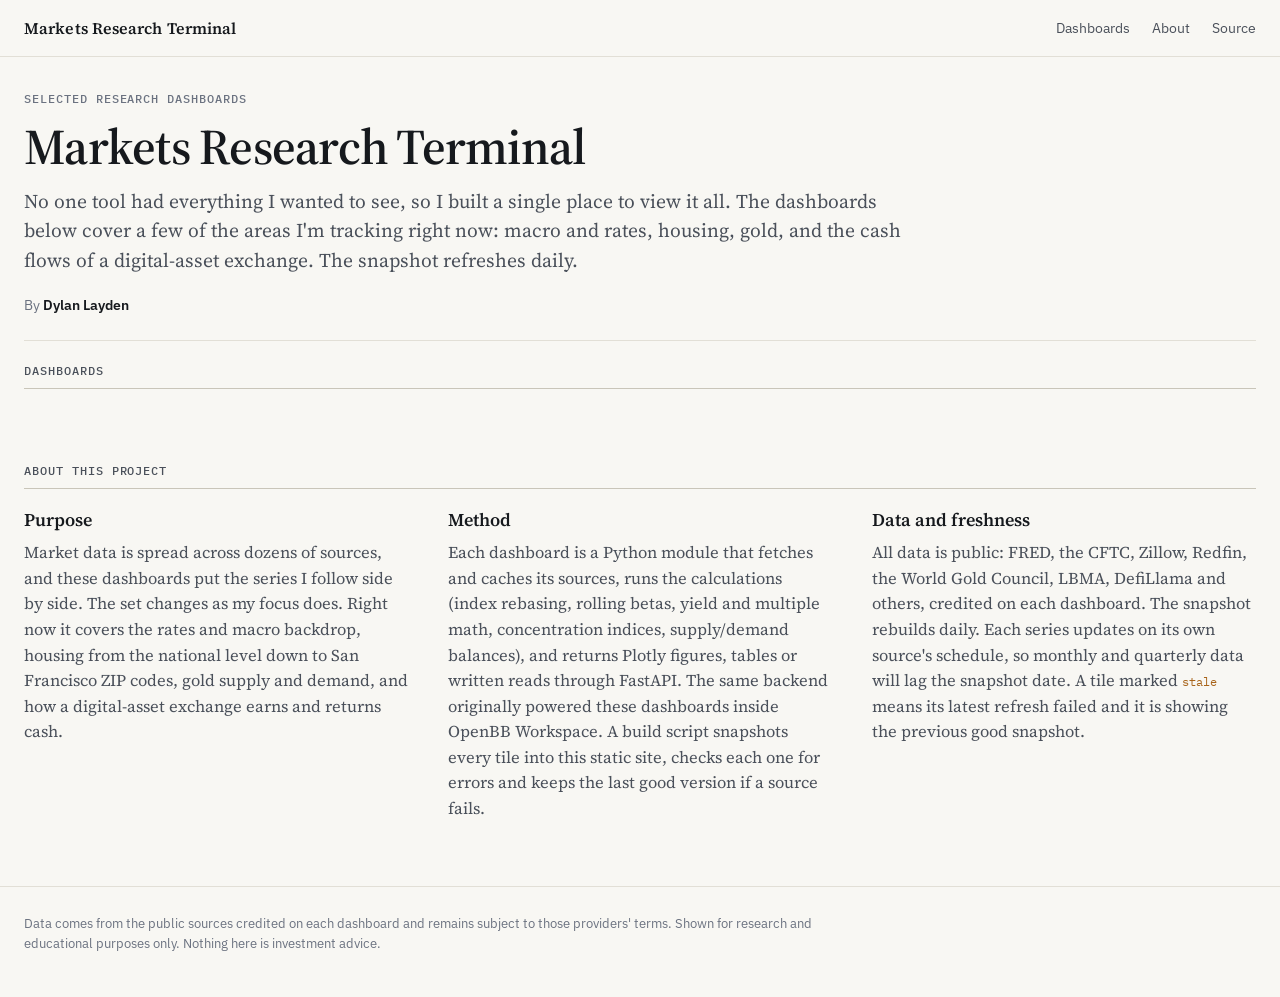
==== commit f87368a7: "Consistent light/dark theme across pages, LinkedIn preview image, new intro line - theme.css holds s" ====
--- a/web/index.html
+++ b/web/index.html
@@ -7,10 +7,18 @@
   <meta name="description" content="Research dashboards tracking macro and rates, housing, gold and digital-asset cash flows, built from public data and refreshed daily.">
   <meta property="og:title" content="Markets Research Terminal · Dylan Layden">
   <meta property="og:description" content="A few of the markets I am tracking right now, built from public data and refreshed daily.">
+  <meta property="og:type" content="website">
+  <meta property="og:url" content="https://dylanlayden.github.io/markets/">
+  <meta property="og:image" content="https://dylanlayden.github.io/markets/og.png">
+  <meta property="og:image:width" content="1200">
+  <meta property="og:image:height" content="630">
+  <meta property="og:image:alt" content="Markets Research Terminal: preview charts for each dashboard">
+  <meta name="twitter:card" content="summary_large_image">
   <meta name="color-scheme" content="light dark">
   <link rel="preconnect" href="https://fonts.googleapis.com">
   <link rel="preconnect" href="https://fonts.gstatic.com" crossorigin>
   <link rel="stylesheet" href="https://fonts.googleapis.com/css2?family=IBM+Plex+Mono:wght@400;500&family=IBM+Plex+Sans:wght@400;500;600&family=Source+Serif+4:opsz,wght@8..60,400;8..60,600&display=swap">
+  <link rel="stylesheet" href="assets/theme.css">
   <link rel="stylesheet" href="assets/home.css">
 </head>
 <body>
@@ -29,7 +37,7 @@
     <section class="hero">
       <p class="eyebrow">Selected research dashboards</p>
       <h1>Markets Research Terminal</h1>
-      <p class="deck">I follow markets closely, and these dashboards bring the public data I watch into one place in a visual format. They cover a few of the areas I'm tracking right now: macro and rates, housing, gold, and the cash flows of a digital-asset exchange. The snapshot refreshes daily.</p>
+      <p class="deck">No one tool had everything I wanted to see, so I built a single place to view it all. The dashboards below cover a few of the areas I'm tracking right now: macro and rates, housing, gold, and the cash flows of a digital-asset exchange. The snapshot refreshes daily.</p>
       <div class="byline">
         <span>By <b>Dylan Layden</b></span>
         <span id="asof" class="asof"></span>
--- a/web/assets/theme.css
+++ b/web/assets/theme.css
@@ -0,0 +1,103 @@
+/* Shared by every page: colour tokens (light by default, dark when the visitor's device
+   asks for it), type, masthead, footer and tooltip. Page-specific rules live in
+   home.css (homepage) and style.css (dashboard pages). */
+:root {
+  color-scheme: light;
+  --bg: #f8f7f3;
+  --card: #ffffff;
+  --ink: #16191d;
+  --ink-2: #4a505a;
+  --muted: #6b7280;
+  --rule: #e2dfd6;
+  --rule-strong: #c9c5b9;
+  --link: #2b5c9e;
+  --s1: #2b5c9e;
+  --s2: #c0702a;
+  --s3: #178a70;
+  --s4: #8f4ca3;
+  --flow: rgba(43, 92, 158, 0.16);
+  --flow-on: rgba(43, 92, 158, 0.38);
+  --bg-2: #efede6;
+  --grid: #ece9e1;
+  --warn: #a8641a;
+  --serif: "Source Serif 4", Georgia, "Times New Roman", serif;
+  --sans: "IBM Plex Sans", -apple-system, BlinkMacSystemFont, "Segoe UI", sans-serif;
+  --mono: "IBM Plex Mono", ui-monospace, Menlo, monospace;
+}
+@media (prefers-color-scheme: dark) {
+  :root:not([data-theme="light"]) {
+    color-scheme: dark;
+    --bg: #111317;
+    --card: #181b20;
+    --ink: #ebe8e1;
+    --ink-2: #b9bcc3;
+    --muted: #8d939d;
+    --rule: #2a2e35;
+    --rule-strong: #3a3f48;
+    --link: #7aa5dc;
+    --s1: #4a86d4;
+    --s2: #c97a2e;
+    --s3: #2f9c86;
+    --s4: #a070c0;
+    --flow: rgba(122, 165, 220, 0.18);
+    --flow-on: rgba(122, 165, 220, 0.42);
+    --bg-2: #1d2026;
+    --grid: #23272e;
+    --warn: #e0a84a;
+  }
+}
+:root[data-theme="dark"] {
+  color-scheme: dark;
+  --bg: #111317; --card: #181b20; --ink: #ebe8e1; --ink-2: #b9bcc3; --muted: #8d939d;
+  --rule: #2a2e35; --rule-strong: #3a3f48; --link: #7aa5dc; --s1: #4a86d4; --s2: #c97a2e; --s3: #2f9c86; --s4: #a070c0;
+  --flow: rgba(122, 165, 220, 0.18); --flow-on: rgba(122, 165, 220, 0.42);
+  --bg-2: #1d2026; --grid: #23272e; --warn: #e0a84a;
+}
+
+* { box-sizing: border-box; }
+html { scroll-behavior: smooth; }
+body { margin: 0; background: var(--bg); color: var(--ink); font: 15px/1.6 var(--sans); -webkit-font-smoothing: antialiased; }
+a { color: var(--link); text-decoration: none; }
+a:hover { text-decoration: underline; text-underline-offset: 3px; }
+.wrap { max-width: 1360px; margin: 0 auto; padding: 0 24px; }
+
+/* ---------- masthead ---------- */
+.mast { border-bottom: 1px solid var(--rule); background: var(--bg); position: sticky; top: 0; z-index: 5; }
+.mast-row { display: flex; align-items: center; gap: 20px; height: 56px; }
+.mast-name { font: 600 16px var(--serif); color: var(--ink); letter-spacing: 0.1px; }
+.mast-name:hover { text-decoration: none; }
+.mast-nav { margin-left: auto; display: flex; gap: 22px; font-size: 14px; }
+.mast-nav a { color: var(--ink-2); }
+.mast-nav a:hover { color: var(--ink); }
+.asof.old { color: var(--warn); }
+.asof.old::before { content: "⚠ "; }
+
+.section-label {
+  margin: 0 0 18px; padding-bottom: 10px; border-bottom: 1px solid var(--rule-strong);
+  font: 500 12px var(--mono); letter-spacing: 0.08em; text-transform: uppercase; color: var(--ink-2);
+}
+
+.tip {
+  position: fixed; z-index: 20; pointer-events: none; padding: 7px 10px; border-radius: 4px;
+  background: var(--card); border: 1px solid var(--rule-strong); box-shadow: 0 6px 20px -8px rgba(0,0,0,.3);
+  font-size: 12px; color: var(--ink); white-space: nowrap;
+}
+.tip .d { font: 11px var(--mono); color: var(--muted); margin-bottom: 3px; }
+.tip .r { display: flex; align-items: center; gap: 8px; }
+.tip .r i { width: 10px; height: 2px; border-radius: 1px; }
+.tip .r b { margin-left: auto; padding-left: 12px; font: 500 12px var(--mono); }
+
+.stale-tag { color: var(--warn); font: 12px var(--mono); }
+
+/* ---------- footer ---------- */
+.foot { margin-top: 56px; padding: 26px 0 44px; border-top: 1px solid var(--rule); color: var(--muted); font-size: 12.5px; }
+.foot p { margin: 0; max-width: 820px; }
+
+@media (max-width: 640px) {
+  .wrap { padding: 0 16px; }
+  .mast-nav { gap: 14px; font-size: 13px; }
+  .mast-name { font-size: 15px; }
+}
+@media (max-width: 400px) {
+  .mast-nav a[href*="github"] { display: none; }
+}
--- a/web/assets/home.css
+++ b/web/assets/home.css
@@ -1,72 +1,4 @@
-/* Homepage only. Light by default, dark when the visitor's device asks for it.
-   The dashboard pages keep their own dark theme in style.css. */
-:root {
-  color-scheme: light;
-  --bg: #f8f7f3;
-  --card: #ffffff;
-  --ink: #16191d;
-  --ink-2: #4a505a;
-  --muted: #6b7280;
-  --rule: #e2dfd6;
-  --rule-strong: #c9c5b9;
-  --link: #2b5c9e;
-  --s1: #2b5c9e;
-  --s2: #c0702a;
-  --s3: #178a70;
-  --s4: #8f4ca3;
-  --flow: rgba(43, 92, 158, 0.16);
-  --flow-on: rgba(43, 92, 158, 0.38);
-  --grid: #ece9e1;
-  --warn: #a8641a;
-  --serif: "Source Serif 4", Georgia, "Times New Roman", serif;
-  --sans: "IBM Plex Sans", -apple-system, BlinkMacSystemFont, "Segoe UI", sans-serif;
-  --mono: "IBM Plex Mono", ui-monospace, Menlo, monospace;
-}
-@media (prefers-color-scheme: dark) {
-  :root:not([data-theme="light"]) {
-    color-scheme: dark;
-    --bg: #111317;
-    --card: #181b20;
-    --ink: #ebe8e1;
-    --ink-2: #b9bcc3;
-    --muted: #8d939d;
-    --rule: #2a2e35;
-    --rule-strong: #3a3f48;
-    --link: #7aa5dc;
-    --s1: #4a86d4;
-    --s2: #c97a2e;
-    --s3: #2f9c86;
-    --s4: #a070c0;
-    --flow: rgba(122, 165, 220, 0.18);
-    --flow-on: rgba(122, 165, 220, 0.42);
-    --grid: #23272e;
-    --warn: #e0a84a;
-  }
-}
-:root[data-theme="dark"] {
-  color-scheme: dark;
-  --bg: #111317; --card: #181b20; --ink: #ebe8e1; --ink-2: #b9bcc3; --muted: #8d939d;
-  --rule: #2a2e35; --rule-strong: #3a3f48; --link: #7aa5dc; --s1: #4a86d4; --s2: #c97a2e; --s3: #2f9c86; --s4: #a070c0;
-  --flow: rgba(122, 165, 220, 0.18); --flow-on: rgba(122, 165, 220, 0.42);
-  --grid: #23272e; --warn: #e0a84a;
-}
-
-* { box-sizing: border-box; }
-html { scroll-behavior: smooth; }
-body { margin: 0; background: var(--bg); color: var(--ink); font: 15px/1.6 var(--sans); -webkit-font-smoothing: antialiased; }
-a { color: var(--link); text-decoration: none; }
-a:hover { text-decoration: underline; text-underline-offset: 3px; }
-.wrap { max-width: 1360px; margin: 0 auto; padding: 0 24px; }
-
-/* ---------- masthead ---------- */
-.mast { border-bottom: 1px solid var(--rule); background: var(--bg); position: sticky; top: 0; z-index: 5; }
-.mast-row { display: flex; align-items: center; gap: 20px; height: 56px; }
-.mast-name { font: 600 16px var(--serif); color: var(--ink); letter-spacing: 0.1px; }
-.mast-name:hover { text-decoration: none; }
-.mast-nav { margin-left: auto; display: flex; gap: 22px; font-size: 14px; }
-.mast-nav a { color: var(--ink-2); }
-.mast-nav a:hover { color: var(--ink); }
-
+/* Homepage. Shared tokens, masthead and footer are in theme.css. */
 /* ---------- hero ---------- */
 .hero { padding: 34px 0 24px; border-bottom: 1px solid var(--rule); }
 .eyebrow { margin: 0 0 14px; font: 500 12px var(--mono); letter-spacing: 0.08em; text-transform: uppercase; color: var(--muted); }
@@ -74,16 +6,10 @@
 .deck { margin: 0; max-width: 900px; font: 400 clamp(17px, 1.7vw, 19.5px)/1.5 var(--serif); color: var(--ink-2); }
 .byline { display: flex; flex-wrap: wrap; gap: 6px 22px; margin-top: 20px; font-size: 13.5px; color: var(--muted); }
 .byline b { color: var(--ink); font-weight: 600; }
-.asof.old { color: var(--warn); }
-.asof.old::before { content: "⚠ "; }
 
 /* ---------- sections ---------- */
 .section { padding: 22px 0 8px; }
 .about { padding-top: 48px; }
-.section-label {
-  margin: 0 0 18px; padding-bottom: 10px; border-bottom: 1px solid var(--rule-strong);
-  font: 500 12px var(--mono); letter-spacing: 0.08em; text-transform: uppercase; color: var(--ink-2);
-}
 
 /* ---------- dashboard cards: one row ---------- */
 .cards { display: grid; grid-template-columns: repeat(4, minmax(0, 1fr)); gap: 16px; }
@@ -135,33 +61,15 @@
   .card { flex: 0 0 250px; scroll-snap-align: start; }
 }
 
-.tip {
-  position: fixed; z-index: 20; pointer-events: none; padding: 7px 10px; border-radius: 4px;
-  background: var(--card); border: 1px solid var(--rule-strong); box-shadow: 0 6px 20px -8px rgba(0,0,0,.3);
-  font-size: 12px; color: var(--ink); white-space: nowrap;
-}
-.tip .d { font: 11px var(--mono); color: var(--muted); margin-bottom: 3px; }
-.tip .r { display: flex; align-items: center; gap: 8px; }
-.tip .r i { width: 10px; height: 2px; border-radius: 1px; }
-.tip .r b { margin-left: auto; padding-left: 12px; font: 500 12px var(--mono); }
 
 /* ---------- about ---------- */
 .about-grid { display: grid; grid-template-columns: repeat(auto-fit, minmax(300px, 1fr)); gap: 24px 40px; }
 .about h3 { margin: 0 0 8px; font: 600 18px var(--serif); }
 .about p { margin: 0; color: var(--ink-2); font: 400 16.5px/1.55 var(--serif); }  /* matches the intro deck */
-.stale-tag { color: var(--warn); font: 12px var(--mono); }
 
-.foot { margin-top: 56px; padding: 26px 0 44px; border-top: 1px solid var(--rule); color: var(--muted); font-size: 12.5px; }
-.foot p { margin: 0; max-width: 820px; }
 
 @media (max-width: 640px) {
-  .wrap { padding: 0 16px; }
   .cards { margin: 0 -16px; padding: 0 16px 10px; scroll-padding: 0 16px; }
   .card { flex-basis: 78vw; max-width: 290px; }
-  .mast-nav { gap: 14px; font-size: 13px; }
-  .mast-name { font-size: 15px; }
   .hero { padding: 32px 0 24px; }
 }
-@media (max-width: 400px) {
-  .mast-nav a[href*="github"] { display: none; }
-}
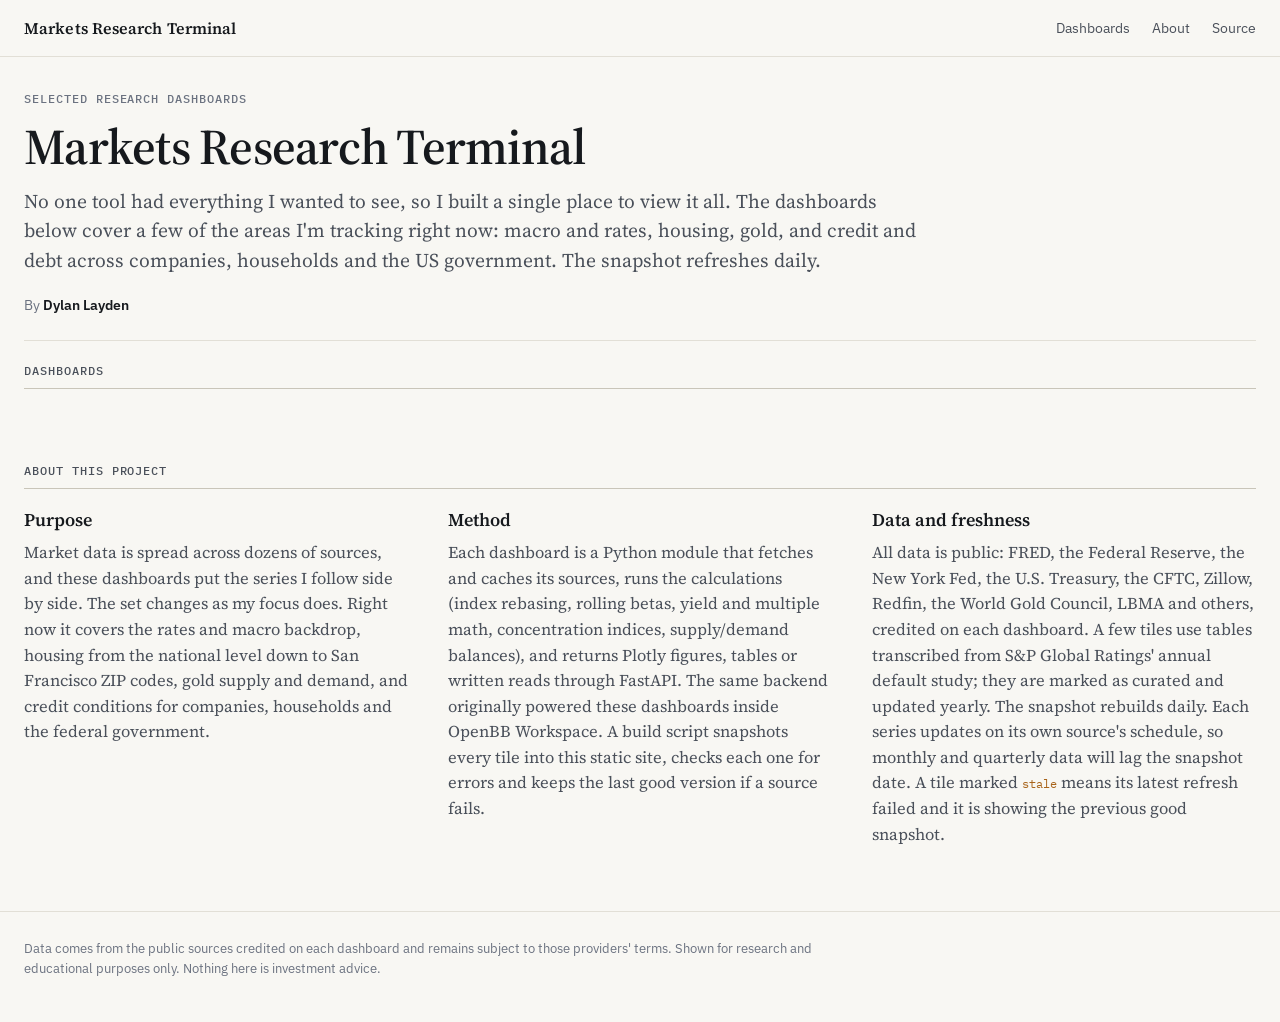
==== commit 54f666a6: "Replace HYPE with the Credit & Debt dashboard on the homepage Showcase entry with corporate debt % o" ====
--- a/web/index.html
+++ b/web/index.html
@@ -4,7 +4,7 @@
   <meta charset="utf-8">
   <meta name="viewport" content="width=device-width, initial-scale=1">
   <title>Markets Research Terminal · Dylan Layden</title>
-  <meta name="description" content="Research dashboards tracking macro and rates, housing, gold and digital-asset cash flows, built from public data and refreshed daily.">
+  <meta name="description" content="Research dashboards tracking macro and rates, housing, gold, and credit and debt, built from public data and refreshed daily.">
   <meta property="og:title" content="Markets Research Terminal · Dylan Layden">
   <meta property="og:description" content="A few of the markets I am tracking right now, built from public data and refreshed daily.">
   <meta property="og:type" content="website">
@@ -37,11 +37,11 @@
     <section class="hero">
       <p class="eyebrow">Selected research dashboards</p>
       <h1>Markets Research Terminal</h1>
-      <p class="deck">No one tool had everything I wanted to see, so I built a single place to view it all. The dashboards below cover a few of the areas I'm tracking right now: macro and rates, housing, gold, and the cash flows of a digital-asset exchange. The snapshot refreshes daily.</p>
+      <p class="deck">No one tool had everything I wanted to see, so I built a single place to view it all. The dashboards below cover a few of the areas I'm tracking right now: macro and rates, housing, gold, and credit and debt across companies, households and the US government. The snapshot refreshes daily.</p>
       <div class="byline">
         <span>By <b>Dylan Layden</b></span>
         <span id="asof" class="asof"></span>
-        <span id="counts"></span>
+        <div class="stats" id="stats" aria-label="Site contents"></div>
       </div>
     </section>
 
@@ -55,7 +55,7 @@
       <div class="about-grid">
         <div>
           <h3>Purpose</h3>
-          <p>Market data is spread across dozens of sources, and these dashboards put the series I follow side by side. The set changes as my focus does. Right now it covers the rates and macro backdrop, housing from the national level down to San Francisco ZIP codes, gold supply and demand, and how a digital-asset exchange earns and returns cash.</p>
+          <p>Market data is spread across dozens of sources, and these dashboards put the series I follow side by side. The set changes as my focus does. Right now it covers the rates and macro backdrop, housing from the national level down to San Francisco ZIP codes, gold supply and demand, and credit conditions for companies, households and the federal government.</p>
         </div>
         <div>
           <h3>Method</h3>
@@ -63,7 +63,7 @@
         </div>
         <div>
           <h3>Data and freshness</h3>
-          <p>All data is public: FRED, the CFTC, Zillow, Redfin, the World Gold Council, LBMA, DefiLlama and others, credited on each dashboard. The snapshot rebuilds daily. Each series updates on its own source's schedule, so monthly and quarterly data will lag the snapshot date. A tile marked <span class="stale-tag">stale</span> means its latest refresh failed and it is showing the previous good snapshot.</p>
+          <p>All data is public: FRED, the Federal Reserve, the New York Fed, the U.S. Treasury, the CFTC, Zillow, Redfin, the World Gold Council, LBMA and others, credited on each dashboard. A few tiles use tables transcribed from S&P Global Ratings' annual default study; they are marked as curated and updated yearly. The snapshot rebuilds daily. Each series updates on its own source's schedule, so monthly and quarterly data will lag the snapshot date. A tile marked <span class="stale-tag">stale</span> means its latest refresh failed and it is showing the previous good snapshot.</p>
         </div>
       </div>
     </section>
--- a/web/assets/home.css
+++ b/web/assets/home.css
@@ -5,7 +5,17 @@
 .hero h1 { margin: 0 0 14px; font: 600 clamp(34px, 4.4vw, 50px)/1.06 var(--serif); letter-spacing: -0.015em; }
 .deck { margin: 0; max-width: 900px; font: 400 clamp(17px, 1.7vw, 19.5px)/1.5 var(--serif); color: var(--ink-2); }
 .byline { display: flex; flex-wrap: wrap; gap: 6px 22px; margin-top: 20px; font-size: 13.5px; color: var(--muted); }
+.byline { align-items: center; }
 .byline b { color: var(--ink); font-weight: 600; }
+.stats { display: flex; flex-wrap: wrap; gap: 8px; margin-left: auto; }
+.stat {
+  display: inline-flex; align-items: center; gap: 7px; padding: 5px 12px 5px 10px;
+  border: 1px solid var(--rule-strong); border-radius: 999px; background: var(--card);
+  color: var(--ink-2); font-size: 13px; line-height: 1;
+}
+a.stat:hover { border-color: var(--link); color: var(--ink); text-decoration: none; }
+.stat svg { width: 14px; height: 14px; fill: none; stroke: var(--link); stroke-width: 1.4; stroke-linecap: round; stroke-linejoin: round; }
+.stat b { display: inline-block; text-align: right; font: 600 13.5px var(--sans); color: var(--ink); font-variant-numeric: tabular-nums; }
 
 /* ---------- sections ---------- */
 .section { padding: 22px 0 8px; }
